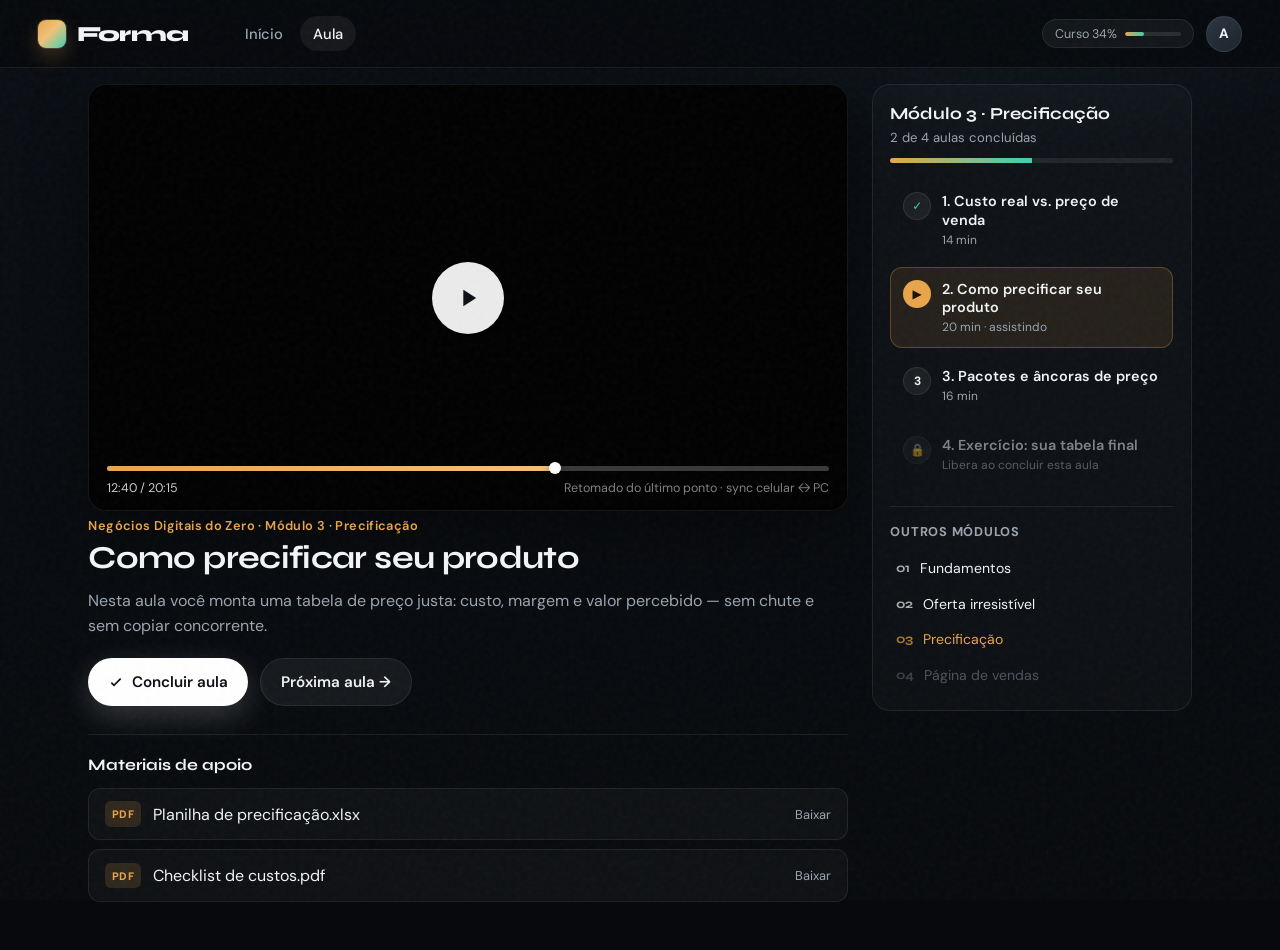
==== aula.html @ a5a7d3ac "Initial Netflix-style members area preview for client demo." ====
<!DOCTYPE html>
<html lang="pt-BR">
<head>
  <meta charset="UTF-8" />
  <meta name="viewport" content="width=device-width, initial-scale=1.0" />
  <title>Como precificar seu produto — Forma</title>
  <link rel="preconnect" href="https://fonts.googleapis.com" />
  <link rel="preconnect" href="https://fonts.gstatic.com" crossorigin />
  <link href="https://fonts.googleapis.com/css2?family=DM+Sans:ital,opsz,wght@0,9..40,400;0,9..40,500;0,9..40,600;0,9..40,700;1,9..40,400&family=Syne:wght@600;700;800&display=swap" rel="stylesheet" />
  <link rel="stylesheet" href="css/styles.css" />
</head>
<body class="page-lesson">
  <div class="noise" aria-hidden="true"></div>

  <header class="topbar topbar-solid" id="topbar">
    <a class="brand" href="index.html" aria-label="Forma">
      <span class="brand-mark"></span>
      <span class="brand-name">Forma</span>
    </a>
    <nav class="nav" aria-label="Principal">
      <a class="nav-link" href="index.html">Início</a>
      <a class="nav-link is-active" href="aula.html">Aula</a>
    </nav>
    <div class="topbar-right">
      <div class="progress-chip" title="Progresso do curso">
        <span>Curso 34%</span>
        <div class="mini-bar"><i style="width:34%"></i></div>
      </div>
      <div class="avatar" title="Aluno">A</div>
    </div>
  </header>

  <main class="lesson-layout">
    <section class="lesson-main">
      <div class="player" id="player">
        <div class="player-poster" style="background-image:url('https://images.unsplash.com/photo-1556761175-b413da4baf72?auto=format&fit=crop&w=1400&q=80')"></div>
        <button class="player-play" type="button" id="playBtn" aria-label="Reproduzir aula">
          <svg width="28" height="28" viewBox="0 0 24 24" fill="currentColor"><path d="M8 5v14l11-7z"/></svg>
        </button>
        <div class="player-overlay" id="playerOverlay" hidden>
          <p>Player conectado à plataforma de vídeo<br><small>(Panda Video / Bunny Stream na versão final)</small></p>
        </div>
        <div class="player-controls">
          <div class="scrub" id="scrub" role="slider" aria-valuemin="0" aria-valuemax="100" aria-valuenow="62" tabindex="0">
            <i id="scrubFill" style="width:62%"></i>
            <b id="scrubThumb" style="left:62%"></b>
          </div>
          <div class="player-row">
            <span id="timeLabel">12:40 / 20:15</span>
            <span class="player-hint">Retomado do último ponto · sync celular ↔ PC</span>
          </div>
        </div>
      </div>

      <div class="lesson-info">
        <p class="lesson-path">Negócios Digitais do Zero · Módulo 3 · Precificação</p>
        <h1>Como precificar seu produto</h1>
        <p class="lesson-desc">Nesta aula você monta uma tabela de preço justa: custo, margem e valor percebido — sem chute e sem copiar concorrente.</p>

        <div class="lesson-actions">
          <button class="btn btn-primary" type="button" id="completeBtn">
            <svg width="16" height="16" viewBox="0 0 24 24" fill="none" stroke="currentColor" stroke-width="2.5"><path d="M5 13l4 4L19 7"/></svg>
            Concluir aula
          </button>
          <a class="btn btn-ghost" href="aula.html">Próxima aula →</a>
        </div>

        <div class="materials">
          <h2>Materiais de apoio</h2>
          <ul>
            <li>
              <a href="#">
                <span class="file-ico">PDF</span>
                <span>Planilha de precificação.xlsx</span>
                <span class="dl">Baixar</span>
              </a>
            </li>
            <li>
              <a href="#">
                <span class="file-ico">PDF</span>
                <span>Checklist de custos.pdf</span>
                <span class="dl">Baixar</span>
              </a>
            </li>
          </ul>
        </div>
      </div>
    </section>

    <aside class="lesson-side">
      <div class="side-head">
        <h2>Módulo 3 · Precificação</h2>
        <p>2 de 4 aulas concluídas</p>
        <div class="side-progress"><i style="width:50%"></i></div>
      </div>

      <ol class="lesson-list">
        <li class="lesson-item is-done">
          <a href="aula.html">
            <span class="li-status">✓</span>
            <span class="li-body">
              <strong>1. Custo real vs. preço de venda</strong>
              <small>14 min</small>
            </span>
          </a>
        </li>
        <li class="lesson-item is-active">
          <a href="aula.html">
            <span class="li-status">▶</span>
            <span class="li-body">
              <strong>2. Como precificar seu produto</strong>
              <small>20 min · assistindo</small>
            </span>
          </a>
        </li>
        <li class="lesson-item">
          <a href="aula.html">
            <span class="li-status">3</span>
            <span class="li-body">
              <strong>3. Pacotes e âncoras de preço</strong>
              <small>16 min</small>
            </span>
          </a>
        </li>
        <li class="lesson-item is-locked">
          <a href="aula.html" aria-disabled="true">
            <span class="li-status">🔒</span>
            <span class="li-body">
              <strong>4. Exercício: sua tabela final</strong>
              <small>Libera ao concluir esta aula</small>
            </span>
          </a>
        </li>
      </ol>

      <div class="side-modules">
        <h3>Outros módulos</h3>
        <a class="side-mod done" href="index.html"><span>01</span> Fundamentos</a>
        <a class="side-mod done" href="index.html"><span>02</span> Oferta irresistível</a>
        <a class="side-mod current" href="aula.html"><span>03</span> Precificação</a>
        <a class="side-mod locked" href="#"><span>04</span> Página de vendas</a>
      </div>
    </aside>
  </main>

  <div class="toast" id="toast" hidden>Aula marcada como concluída · progresso atualizado</div>

  <script src="js/app.js"></script>
</body>
</html>
---- css/styles.css ----
:root {
  --bg: #07090c;
  --bg-elev: #0e1318;
  --bg-soft: #141b22;
  --line: rgba(255, 255, 255, 0.08);
  --text: #f2f4f6;
  --muted: #9aa5b1;
  --accent: #e8a54b;
  --accent-2: #3ecfb2;
  --danger: #ff6b6b;
  --radius: 14px;
  --shadow: 0 24px 60px rgba(0, 0, 0, 0.45);
  --font: "DM Sans", system-ui, sans-serif;
  --display: "Syne", "DM Sans", sans-serif;
  --top: 68px;
}

*,
*::before,
*::after {
  box-sizing: border-box;
}

html {
  scroll-behavior: smooth;
}

body {
  margin: 0;
  min-height: 100vh;
  font-family: var(--font);
  color: var(--text);
  background:
    radial-gradient(1200px 600px at 10% -10%, rgba(232, 165, 75, 0.12), transparent 55%),
    radial-gradient(900px 500px at 90% 0%, rgba(62, 207, 178, 0.08), transparent 50%),
    linear-gradient(180deg, #0a0e13 0%, var(--bg) 40%, #05070a 100%);
  overflow-x: hidden;
}

a {
  color: inherit;
  text-decoration: none;
}

img {
  max-width: 100%;
  display: block;
}

button {
  font: inherit;
  cursor: pointer;
  border: 0;
  background: none;
  color: inherit;
}

.noise {
  pointer-events: none;
  position: fixed;
  inset: 0;
  z-index: 50;
  opacity: 0.035;
  background-image: url("data:image/svg+xml,%3Csvg viewBox='0 0 200 200' xmlns='http://www.w3.org/2000/svg'%3E%3Cfilter id='n'%3E%3CfeTurbulence type='fractalNoise' baseFrequency='0.85' numOctaves='4' stitchTiles='stitch'/%3E%3C/filter%3E%3Crect width='100%25' height='100%25' filter='url(%23n)'/%3E%3C/svg%3E");
}

/* Topbar */
.topbar {
  position: sticky;
  top: 0;
  z-index: 40;
  height: var(--top);
  display: flex;
  align-items: center;
  gap: 1.25rem;
  padding: 0 clamp(1rem, 3vw, 2.5rem);
  transition: background 0.25s ease, backdrop-filter 0.25s ease, border-color 0.25s ease;
  border-bottom: 1px solid transparent;
}

.topbar.is-scrolled,
.topbar-solid {
  background: rgba(7, 9, 12, 0.85);
  backdrop-filter: blur(16px);
  border-bottom-color: var(--line);
}

.brand {
  display: inline-flex;
  align-items: center;
  gap: 0.65rem;
  flex-shrink: 0;
}

.brand-mark {
  width: 28px;
  height: 28px;
  border-radius: 8px;
  background:
    linear-gradient(135deg, var(--accent) 0%, #f0c27a 45%, var(--accent-2) 100%);
  box-shadow: 0 0 0 1px rgba(255, 255, 255, 0.15), 0 8px 20px rgba(232, 165, 75, 0.25);
  animation: markIn 0.8s ease both;
}

.brand-name {
  font-family: var(--display);
  font-weight: 800;
  font-size: 1.35rem;
  letter-spacing: -0.03em;
}

.nav {
  display: flex;
  gap: 0.25rem;
  margin-left: 0.5rem;
}

.nav-link {
  padding: 0.45rem 0.8rem;
  border-radius: 999px;
  color: var(--muted);
  font-size: 0.92rem;
  font-weight: 500;
  transition: color 0.2s, background 0.2s;
}

.nav-link:hover,
.nav-link.is-active {
  color: var(--text);
}

.nav-link.is-active {
  background: rgba(255, 255, 255, 0.06);
}

.topbar-right {
  margin-left: auto;
  display: flex;
  align-items: center;
  gap: 0.75rem;
}

.icon-btn {
  width: 40px;
  height: 40px;
  border-radius: 50%;
  display: grid;
  place-items: center;
  color: var(--muted);
  transition: background 0.2s, color 0.2s;
}

.icon-btn:hover {
  background: rgba(255, 255, 255, 0.06);
  color: var(--text);
}

.avatar {
  width: 36px;
  height: 36px;
  border-radius: 50%;
  display: grid;
  place-items: center;
  font-weight: 700;
  font-size: 0.85rem;
  background: linear-gradient(145deg, #2a3540, #1a222b);
  border: 1px solid var(--line);
}

.progress-chip {
  display: none;
  align-items: center;
  gap: 0.55rem;
  padding: 0.35rem 0.7rem;
  border-radius: 999px;
  background: rgba(255, 255, 255, 0.05);
  border: 1px solid var(--line);
  font-size: 0.78rem;
  color: var(--muted);
}

.mini-bar {
  width: 56px;
  height: 4px;
  border-radius: 99px;
  background: rgba(255, 255, 255, 0.1);
  overflow: hidden;
}

.mini-bar i {
  display: block;
  height: 100%;
  background: linear-gradient(90deg, var(--accent), var(--accent-2));
  border-radius: inherit;
}

/* Hero */
.hero {
  position: relative;
  min-height: min(78vh, 640px);
  display: flex;
  align-items: flex-end;
  padding: 0 clamp(1rem, 3vw, 2.5rem) 3.5rem;
  margin-top: calc(var(--top) * -1);
  padding-top: calc(var(--top) + 4rem);
}

.hero-bg {
  position: absolute;
  inset: 0;
  background:
    linear-gradient(90deg, rgba(7, 9, 12, 0.95) 0%, rgba(7, 9, 12, 0.55) 45%, rgba(7, 9, 12, 0.25) 100%),
    var(--hero-img) center/cover no-repeat;
  transform: scale(1.02);
  animation: heroZoom 12s ease-in-out alternate infinite;
}

.hero-fade {
  position: absolute;
  inset: auto 0 0;
  height: 45%;
  background: linear-gradient(to top, var(--bg), transparent);
}

.hero-content {
  position: relative;
  z-index: 1;
  max-width: 640px;
  animation: rise 0.9s ease both;
}

.hero-kicker {
  margin: 0 0 0.6rem;
  color: var(--accent);
  font-weight: 600;
  font-size: 0.85rem;
  letter-spacing: 0.12em;
  text-transform: uppercase;
}

.hero-title {
  margin: 0;
  font-family: var(--display);
  font-weight: 800;
  font-size: clamp(2.2rem, 5vw, 3.6rem);
  line-height: 1.05;
  letter-spacing: -0.03em;
}

.hero-sub {
  margin: 1rem 0 0;
  color: var(--muted);
  font-size: 1.05rem;
  line-height: 1.55;
  max-width: 34rem;
}

.hero-actions {
  display: flex;
  flex-wrap: wrap;
  gap: 0.75rem;
  margin-top: 1.5rem;
}

.hero-meta {
  display: flex;
  flex-wrap: wrap;
  align-items: center;
  gap: 0.55rem;
  margin-top: 1.25rem;
  color: var(--muted);
  font-size: 0.9rem;
}

.dot {
  width: 4px;
  height: 4px;
  border-radius: 50%;
  background: var(--muted);
  opacity: 0.5;
}

/* Buttons */
.btn {
  display: inline-flex;
  align-items: center;
  justify-content: center;
  gap: 0.5rem;
  padding: 0.8rem 1.25rem;
  border-radius: 999px;
  font-weight: 600;
  font-size: 0.95rem;
  transition: transform 0.2s, background 0.2s, border-color 0.2s, box-shadow 0.2s;
}

.btn:hover {
  transform: translateY(-1px);
}

.btn:active {
  transform: translateY(0);
}

.btn-primary {
  background: #ffffff;
  color: #0b0f14;
  box-shadow: 0 10px 30px rgba(255, 255, 255, 0.18);
}

.btn-primary:hover {
  background: #fff;
  box-shadow: 0 12px 36px rgba(255, 255, 255, 0.28);
}

.btn-primary.is-done {
  background: rgba(62, 207, 178, 0.18);
  color: var(--accent-2);
  box-shadow: none;
  border: 1px solid rgba(62, 207, 178, 0.35);
}

.btn-ghost {
  background: rgba(255, 255, 255, 0.06);
  border: 1px solid var(--line);
  color: var(--text);
}

.btn-ghost:hover {
  background: rgba(255, 255, 255, 0.1);
}

/* Rows */
.row-section {
  padding: 0.5rem 0 1.75rem;
  animation: rise 0.8s ease both;
  animation-delay: 0.15s;
}

.row-head {
  display: flex;
  flex-direction: column;
  gap: 0.2rem;
  padding: 0 clamp(1rem, 3vw, 2.5rem) 0.85rem;
}

.row-head h2 {
  margin: 0;
  font-family: var(--display);
  font-size: 1.25rem;
  font-weight: 700;
  letter-spacing: -0.02em;
}

.row-sub {
  margin: 0;
  color: var(--muted);
  font-size: 0.9rem;
}

.rail {
  display: flex;
  gap: 1rem;
  overflow-x: auto;
  padding: 0.25rem clamp(1rem, 3vw, 2.5rem) 1rem;
  scroll-snap-type: x mandatory;
  -webkit-overflow-scrolling: touch;
  scrollbar-width: none;
}

.rail::-webkit-scrollbar {
  display: none;
}

.card {
  flex: 0 0 auto;
  width: min(220px, 70vw);
  scroll-snap-align: start;
  transition: transform 0.25s ease;
}

.card:hover {
  transform: translateY(-4px);
}

.card-cover {
  position: relative;
  aspect-ratio: 2 / 3;
  border-radius: var(--radius);
  background: var(--bg-soft) center/cover no-repeat;
  border: 1px solid var(--line);
  overflow: hidden;
  box-shadow: var(--shadow);
}

.card-cover::after {
  content: "";
  position: absolute;
  inset: 0;
  background: linear-gradient(to top, rgba(0, 0, 0, 0.55), transparent 45%);
  opacity: 0;
  transition: opacity 0.25s;
}

.card:hover .card-cover::after {
  opacity: 1;
}

.card h3 {
  margin: 0.7rem 0 0.2rem;
  font-size: 0.98rem;
  font-weight: 600;
  line-height: 1.3;
}

.card-meta {
  margin: 0;
  color: var(--muted);
  font-size: 0.8rem;
}

.badge {
  position: absolute;
  top: 0.65rem;
  left: 0.65rem;
  z-index: 1;
  padding: 0.28rem 0.55rem;
  border-radius: 999px;
  font-size: 0.68rem;
  font-weight: 700;
  letter-spacing: 0.02em;
  background: rgba(10, 14, 18, 0.75);
  border: 1px solid rgba(255, 255, 255, 0.12);
  backdrop-filter: blur(8px);
}

.badge-lock {
  color: #ffc9a8;
  border-color: rgba(255, 160, 100, 0.25);
}

/* Continue watching */
.card-continue {
  width: min(300px, 82vw);
}

.card-thumb {
  position: relative;
  aspect-ratio: 16 / 9;
  border-radius: var(--radius);
  overflow: hidden;
  border: 1px solid var(--line);
  background:
    linear-gradient(rgba(0, 0, 0, 0.25), rgba(0, 0, 0, 0.45)),
    var(--cover);
  background-size: cover;
  background-position: center;
  box-shadow: var(--shadow);
}

.progress-bar {
  position: absolute;
  left: 0;
  right: 0;
  bottom: 0;
  height: 4px;
  background: rgba(255, 255, 255, 0.2);
}

.progress-bar i {
  display: block;
  height: 100%;
  background: var(--accent);
}

.play-badge {
  position: absolute;
  inset: 0;
  display: grid;
  place-items: center;
  font-size: 1.1rem;
  opacity: 0;
  transition: opacity 0.2s;
  background: rgba(0, 0, 0, 0.25);
}

.card-continue:hover .play-badge {
  opacity: 1;
}

.card-body {
  padding-top: 0.65rem;
}

.card-eyebrow {
  margin: 0;
  color: var(--accent);
  font-size: 0.72rem;
  font-weight: 600;
  letter-spacing: 0.04em;
  text-transform: uppercase;
}

/* Modules */
.module-card {
  flex: 0 0 auto;
  width: min(260px, 78vw);
  scroll-snap-align: start;
  display: flex;
  align-items: center;
  gap: 0.85rem;
  padding: 1rem 1.1rem;
  border-radius: var(--radius);
  background: rgba(255, 255, 255, 0.03);
  border: 1px solid var(--line);
  transition: border-color 0.2s, background 0.2s, transform 0.2s;
}

.module-card:hover {
  transform: translateY(-3px);
  background: rgba(255, 255, 255, 0.05);
}

.module-card h3 {
  margin: 0 0 0.2rem;
  font-size: 0.95rem;
}

.module-card p {
  margin: 0;
  color: var(--muted);
  font-size: 0.78rem;
}

.module-num {
  font-family: var(--display);
  font-weight: 800;
  font-size: 1.25rem;
  color: var(--muted);
  opacity: 0.7;
}

.module-card.is-current {
  border-color: rgba(232, 165, 75, 0.45);
  background: rgba(232, 165, 75, 0.08);
}

.module-card.is-current .module-num {
  color: var(--accent);
  opacity: 1;
}

.module-card.is-locked {
  opacity: 0.55;
}

.module-check {
  margin-left: auto;
  color: var(--accent-2);
  font-weight: 700;
}

.module-lock {
  margin-left: auto;
  font-size: 0.9rem;
}

.module-pulse {
  margin-left: auto;
  width: 10px;
  height: 10px;
  border-radius: 50%;
  background: var(--accent);
  box-shadow: 0 0 0 0 rgba(232, 165, 75, 0.5);
  animation: pulse 1.8s ease infinite;
}

.site-footer {
  padding: 2rem clamp(1rem, 3vw, 2.5rem) 3rem;
  color: var(--muted);
  font-size: 0.8rem;
  border-top: 1px solid var(--line);
  margin-top: 1rem;
}

/* Lesson page */
.page-lesson {
  background:
    radial-gradient(800px 400px at 80% -5%, rgba(62, 207, 178, 0.07), transparent 50%),
    linear-gradient(180deg, #0a0e13, var(--bg));
}

.lesson-layout {
  display: grid;
  grid-template-columns: 1fr;
  gap: 1.5rem;
  padding: 1rem clamp(1rem, 3vw, 2.5rem) 3rem;
  max-width: 1180px;
  margin: 0 auto;
}

.player {
  position: relative;
  aspect-ratio: 16 / 9;
  border-radius: 18px;
  overflow: hidden;
  background: #000;
  border: 1px solid var(--line);
  box-shadow: var(--shadow);
  animation: rise 0.7s ease both;
}

.player-poster {
  position: absolute;
  inset: 0;
  background: center/cover no-repeat;
  filter: brightness(0.55);
  transition: filter 0.3s;
}

.player.is-playing .player-poster {
  filter: brightness(0.35);
}

.player-play {
  position: absolute;
  inset: 0;
  margin: auto;
  width: 72px;
  height: 72px;
  border-radius: 50%;
  display: grid;
  place-items: center;
  background: rgba(255, 255, 255, 0.92);
  color: #0b0f14;
  box-shadow: 0 12px 40px rgba(0, 0, 0, 0.35);
  transition: transform 0.2s, background 0.2s;
  z-index: 2;
}

.player-play:hover {
  transform: scale(1.05);
}

.player.is-playing .player-play {
  opacity: 0;
  pointer-events: none;
}

.player-overlay {
  position: absolute;
  inset: 0;
  display: grid;
  place-items: center;
  text-align: center;
  z-index: 1;
  padding: 1rem;
  color: rgba(255, 255, 255, 0.85);
  background: rgba(0, 0, 0, 0.35);
}

.player-overlay[hidden] {
  display: none !important;
}

.player-overlay small {
  color: var(--muted);
}

.player-controls {
  position: absolute;
  left: 0;
  right: 0;
  bottom: 0;
  padding: 1rem 1.1rem 0.9rem;
  background: linear-gradient(to top, rgba(0, 0, 0, 0.85), transparent);
  z-index: 3;
}

.scrub {
  position: relative;
  height: 5px;
  border-radius: 99px;
  background: rgba(255, 255, 255, 0.22);
  cursor: pointer;
  margin-bottom: 0.55rem;
}

.scrub i {
  display: block;
  height: 100%;
  border-radius: inherit;
  background: linear-gradient(90deg, var(--accent), #f0c27a);
}

.scrub b {
  position: absolute;
  top: 50%;
  width: 12px;
  height: 12px;
  margin-left: -6px;
  border-radius: 50%;
  background: #fff;
  transform: translateY(-50%);
  box-shadow: 0 2px 8px rgba(0, 0, 0, 0.4);
}

.player-row {
  display: flex;
  justify-content: space-between;
  gap: 1rem;
  font-size: 0.78rem;
  color: rgba(255, 255, 255, 0.8);
}

.player-hint {
  color: rgba(255, 255, 255, 0.5);
  display: none;
}

.lesson-info {
  padding-top: 0.35rem;
  animation: rise 0.8s ease both;
  animation-delay: 0.1s;
}

.lesson-path {
  margin: 0 0 0.4rem;
  color: var(--accent);
  font-size: 0.8rem;
  font-weight: 600;
  letter-spacing: 0.03em;
}

.lesson-info h1 {
  margin: 0;
  font-family: var(--display);
  font-size: clamp(1.45rem, 3vw, 2rem);
  letter-spacing: -0.02em;
  line-height: 1.15;
}

.lesson-desc {
  margin: 0.75rem 0 0;
  color: var(--muted);
  line-height: 1.55;
  max-width: 52rem;
}

.lesson-actions {
  display: flex;
  flex-wrap: wrap;
  gap: 0.7rem;
  margin-top: 1.25rem;
}

.materials {
  margin-top: 1.75rem;
  padding-top: 1.25rem;
  border-top: 1px solid var(--line);
}

.materials h2 {
  margin: 0 0 0.85rem;
  font-size: 1rem;
  font-family: var(--display);
}

.materials ul {
  list-style: none;
  margin: 0;
  padding: 0;
  display: grid;
  gap: 0.55rem;
}

.materials a {
  display: flex;
  align-items: center;
  gap: 0.75rem;
  padding: 0.8rem 0.95rem;
  border-radius: 12px;
  background: rgba(255, 255, 255, 0.03);
  border: 1px solid var(--line);
  transition: background 0.2s, border-color 0.2s;
}

.materials a:hover {
  background: rgba(255, 255, 255, 0.06);
  border-color: rgba(255, 255, 255, 0.14);
}

.file-ico {
  font-size: 0.68rem;
  font-weight: 800;
  letter-spacing: 0.04em;
  padding: 0.35rem 0.45rem;
  border-radius: 6px;
  background: rgba(232, 165, 75, 0.15);
  color: var(--accent);
}

.dl {
  margin-left: auto;
  color: var(--muted);
  font-size: 0.8rem;
}

.lesson-side {
  background: rgba(255, 255, 255, 0.025);
  border: 1px solid var(--line);
  border-radius: 18px;
  padding: 1.1rem;
  height: fit-content;
  animation: rise 0.8s ease both;
  animation-delay: 0.18s;
}

.side-head h2 {
  margin: 0;
  font-family: var(--display);
  font-size: 1.05rem;
}

.side-head p {
  margin: 0.35rem 0 0.75rem;
  color: var(--muted);
  font-size: 0.82rem;
}

.side-progress {
  height: 5px;
  border-radius: 99px;
  background: rgba(255, 255, 255, 0.08);
  overflow: hidden;
  margin-bottom: 1rem;
}

.side-progress i {
  display: block;
  height: 100%;
  background: linear-gradient(90deg, var(--accent), var(--accent-2));
}

.lesson-list {
  list-style: none;
  margin: 0;
  padding: 0;
  display: grid;
  gap: 0.35rem;
}

.lesson-item a {
  display: flex;
  gap: 0.7rem;
  align-items: flex-start;
  padding: 0.75rem;
  border-radius: 12px;
  border: 1px solid transparent;
  transition: background 0.2s, border-color 0.2s;
}

.lesson-item a:hover {
  background: rgba(255, 255, 255, 0.04);
}

.lesson-item.is-active a {
  background: rgba(232, 165, 75, 0.1);
  border-color: rgba(232, 165, 75, 0.3);
}

.lesson-item.is-done .li-status {
  color: var(--accent-2);
}

.lesson-item.is-locked {
  opacity: 0.5;
}

.li-status {
  width: 28px;
  height: 28px;
  border-radius: 50%;
  display: grid;
  place-items: center;
  flex-shrink: 0;
  font-size: 0.75rem;
  font-weight: 700;
  background: rgba(255, 255, 255, 0.06);
  border: 1px solid var(--line);
}

.lesson-item.is-active .li-status {
  background: var(--accent);
  color: #1a1208;
  border-color: transparent;
}

.li-body {
  display: grid;
  gap: 0.15rem;
  min-width: 0;
}

.li-body strong {
  font-size: 0.9rem;
  font-weight: 600;
  line-height: 1.3;
}

.li-body small {
  color: var(--muted);
  font-size: 0.75rem;
}

.side-modules {
  margin-top: 1.25rem;
  padding-top: 1rem;
  border-top: 1px solid var(--line);
}

.side-modules h3 {
  margin: 0 0 0.65rem;
  font-size: 0.8rem;
  color: var(--muted);
  text-transform: uppercase;
  letter-spacing: 0.06em;
}

.side-mod {
  display: flex;
  align-items: center;
  gap: 0.65rem;
  padding: 0.55rem 0.35rem;
  font-size: 0.88rem;
  color: var(--muted);
}

.side-mod span {
  font-family: var(--display);
  font-weight: 700;
  font-size: 0.8rem;
  opacity: 0.7;
}

.side-mod.done {
  color: var(--text);
}

.side-mod.current {
  color: var(--accent);
}

.side-mod.locked {
  opacity: 0.45;
}

.toast {
  position: fixed;
  left: 50%;
  bottom: 1.5rem;
  transform: translateX(-50%) translateY(20px);
  z-index: 60;
  padding: 0.85rem 1.2rem;
  border-radius: 999px;
  background: #152018;
  border: 1px solid rgba(62, 207, 178, 0.35);
  color: var(--accent-2);
  font-size: 0.88rem;
  font-weight: 600;
  box-shadow: var(--shadow);
  opacity: 0;
  transition: opacity 0.25s, transform 0.25s;
}

.toast.is-on {
  opacity: 1;
  transform: translateX(-50%) translateY(0);
}

@keyframes rise {
  from {
    opacity: 0;
    transform: translateY(18px);
  }
  to {
    opacity: 1;
    transform: translateY(0);
  }
}

@keyframes heroZoom {
  from {
    transform: scale(1.02);
  }
  to {
    transform: scale(1.08);
  }
}

@keyframes markIn {
  from {
    opacity: 0;
    transform: scale(0.7) rotate(-12deg);
  }
  to {
    opacity: 1;
    transform: scale(1) rotate(0);
  }
}

@keyframes pulse {
  0% {
    box-shadow: 0 0 0 0 rgba(232, 165, 75, 0.55);
  }
  70% {
    box-shadow: 0 0 0 12px rgba(232, 165, 75, 0);
  }
  100% {
    box-shadow: 0 0 0 0 rgba(232, 165, 75, 0);
  }
}

@media (min-width: 768px) {
  .progress-chip {
    display: inline-flex;
  }

  .player-hint {
    display: inline;
  }

  .nav {
    margin-left: 1.5rem;
  }
}

@media (min-width: 900px) {
  .lesson-layout {
    grid-template-columns: minmax(0, 1fr) 320px;
    align-items: start;
  }

  .lesson-side {
    position: sticky;
    top: calc(var(--top) + 1rem);
    max-height: calc(100vh - var(--top) - 2rem);
    overflow: auto;
  }
}

@media (max-width: 640px) {
  .nav {
    display: none;
  }

  .hero {
    min-height: 70vh;
    padding-bottom: 2.5rem;
  }

  .hero-actions .btn {
    width: 100%;
  }
}
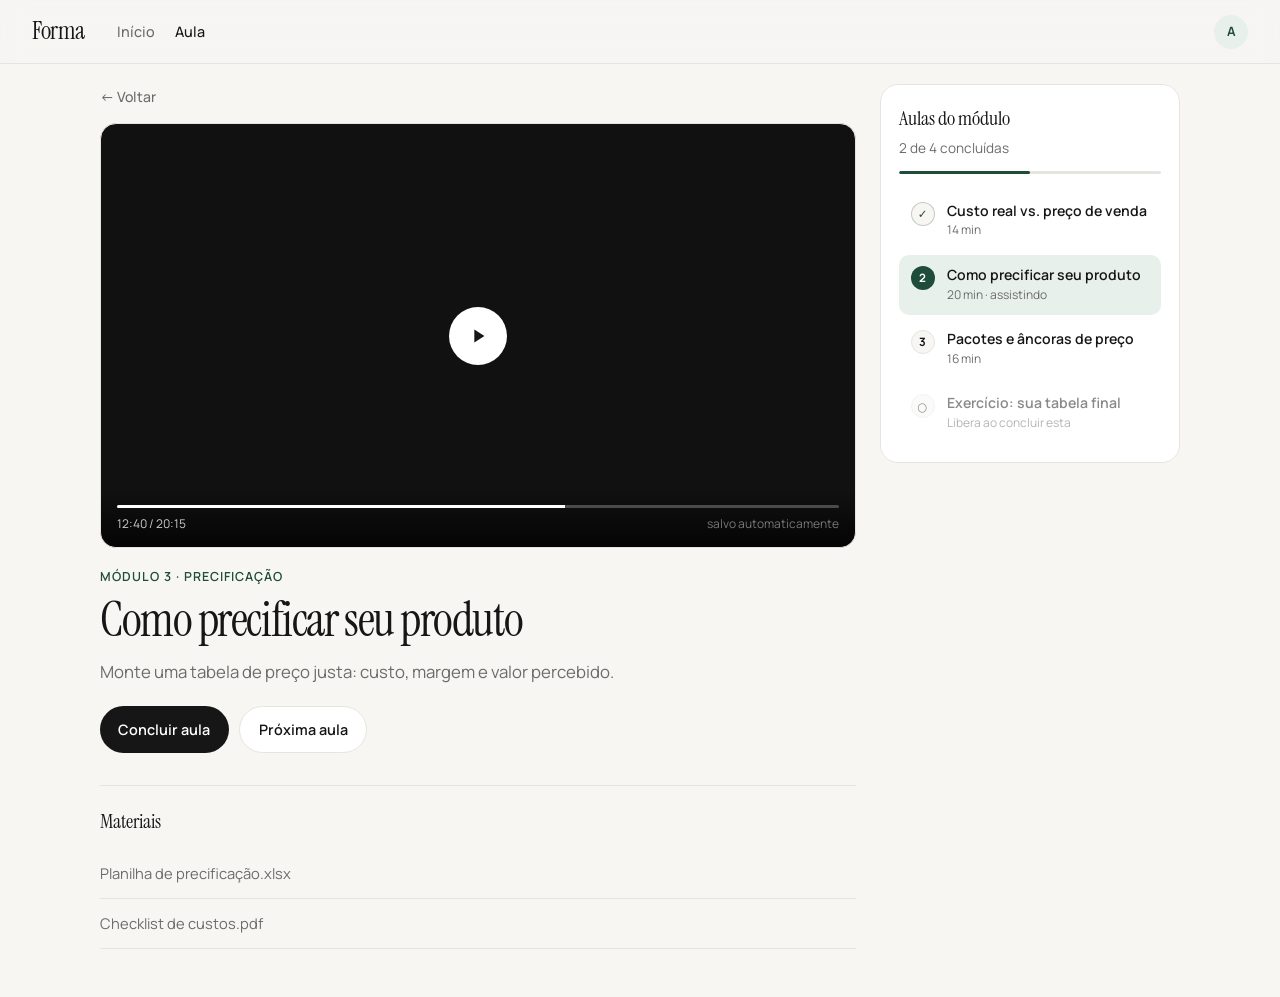
==== commit 4ea3cf11: "Shift members area preview to a cleaner minimalist layout." ====
--- a/aula.html
+++ b/aula.html
@@ -6,145 +6,109 @@
   <title>Como precificar seu produto — Forma</title>
   <link rel="preconnect" href="https://fonts.googleapis.com" />
   <link rel="preconnect" href="https://fonts.gstatic.com" crossorigin />
-  <link href="https://fonts.googleapis.com/css2?family=DM+Sans:ital,opsz,wght@0,9..40,400;0,9..40,500;0,9..40,600;0,9..40,700;1,9..40,400&family=Syne:wght@600;700;800&display=swap" rel="stylesheet" />
+  <link href="https://fonts.googleapis.com/css2?family=Instrument+Serif:ital@0;1&family=Manrope:wght@400;500;600;700&display=swap" rel="stylesheet" />
   <link rel="stylesheet" href="css/styles.css" />
 </head>
 <body class="page-lesson">
-  <div class="noise" aria-hidden="true"></div>
-
-  <header class="topbar topbar-solid" id="topbar">
-    <a class="brand" href="index.html" aria-label="Forma">
-      <span class="brand-mark"></span>
-      <span class="brand-name">Forma</span>
-    </a>
+  <header class="topbar">
+    <a class="brand" href="index.html">Forma</a>
     <nav class="nav" aria-label="Principal">
       <a class="nav-link" href="index.html">Início</a>
       <a class="nav-link is-active" href="aula.html">Aula</a>
     </nav>
-    <div class="topbar-right">
-      <div class="progress-chip" title="Progresso do curso">
-        <span>Curso 34%</span>
-        <div class="mini-bar"><i style="width:34%"></i></div>
-      </div>
-      <div class="avatar" title="Aluno">A</div>
-    </div>
+    <div class="avatar" title="Aluno">A</div>
   </header>
 
-  <main class="lesson-layout">
+  <main class="lesson wrap">
     <section class="lesson-main">
+      <a class="back" href="index.html">← Voltar</a>
+
       <div class="player" id="player">
         <div class="player-poster" style="background-image:url('https://images.unsplash.com/photo-1556761175-b413da4baf72?auto=format&fit=crop&w=1400&q=80')"></div>
         <button class="player-play" type="button" id="playBtn" aria-label="Reproduzir aula">
-          <svg width="28" height="28" viewBox="0 0 24 24" fill="currentColor"><path d="M8 5v14l11-7z"/></svg>
+          <svg width="22" height="22" viewBox="0 0 24 24" fill="currentColor"><path d="M8 5v14l11-7z"/></svg>
         </button>
         <div class="player-overlay" id="playerOverlay" hidden>
-          <p>Player conectado à plataforma de vídeo<br><small>(Panda Video / Bunny Stream na versão final)</small></p>
+          <p>Player de vídeo (Panda / Bunny na versão final)</p>
         </div>
         <div class="player-controls">
           <div class="scrub" id="scrub" role="slider" aria-valuemin="0" aria-valuemax="100" aria-valuenow="62" tabindex="0">
             <i id="scrubFill" style="width:62%"></i>
-            <b id="scrubThumb" style="left:62%"></b>
           </div>
           <div class="player-row">
             <span id="timeLabel">12:40 / 20:15</span>
-            <span class="player-hint">Retomado do último ponto · sync celular ↔ PC</span>
+            <span class="hint">salvo automaticamente</span>
           </div>
         </div>
       </div>
 
       <div class="lesson-info">
-        <p class="lesson-path">Negócios Digitais do Zero · Módulo 3 · Precificação</p>
+        <p class="eyebrow">Módulo 3 · Precificação</p>
         <h1>Como precificar seu produto</h1>
-        <p class="lesson-desc">Nesta aula você monta uma tabela de preço justa: custo, margem e valor percebido — sem chute e sem copiar concorrente.</p>
+        <p class="lede">Monte uma tabela de preço justa: custo, margem e valor percebido.</p>
 
-        <div class="lesson-actions">
-          <button class="btn btn-primary" type="button" id="completeBtn">
-            <svg width="16" height="16" viewBox="0 0 24 24" fill="none" stroke="currentColor" stroke-width="2.5"><path d="M5 13l4 4L19 7"/></svg>
-            Concluir aula
-          </button>
-          <a class="btn btn-ghost" href="aula.html">Próxima aula →</a>
+        <div class="actions">
+          <button class="btn btn-dark" type="button" id="completeBtn">Concluir aula</button>
+          <a class="btn btn-line" href="aula.html">Próxima aula</a>
         </div>
 
         <div class="materials">
-          <h2>Materiais de apoio</h2>
-          <ul>
-            <li>
-              <a href="#">
-                <span class="file-ico">PDF</span>
-                <span>Planilha de precificação.xlsx</span>
-                <span class="dl">Baixar</span>
-              </a>
-            </li>
-            <li>
-              <a href="#">
-                <span class="file-ico">PDF</span>
-                <span>Checklist de custos.pdf</span>
-                <span class="dl">Baixar</span>
-              </a>
-            </li>
-          </ul>
+          <h2>Materiais</h2>
+          <a href="#">Planilha de precificação.xlsx</a>
+          <a href="#">Checklist de custos.pdf</a>
         </div>
       </div>
     </section>
 
     <aside class="lesson-side">
       <div class="side-head">
-        <h2>Módulo 3 · Precificação</h2>
-        <p>2 de 4 aulas concluídas</p>
-        <div class="side-progress"><i style="width:50%"></i></div>
+        <h2>Aulas do módulo</h2>
+        <p>2 de 4 concluídas</p>
+        <div class="bar"><i style="width:50%"></i></div>
       </div>
 
       <ol class="lesson-list">
-        <li class="lesson-item is-done">
+        <li class="is-done">
           <a href="aula.html">
-            <span class="li-status">✓</span>
-            <span class="li-body">
-              <strong>1. Custo real vs. preço de venda</strong>
+            <span>✓</span>
+            <div>
+              <strong>Custo real vs. preço de venda</strong>
               <small>14 min</small>
-            </span>
+            </div>
           </a>
         </li>
-        <li class="lesson-item is-active">
+        <li class="is-active">
           <a href="aula.html">
-            <span class="li-status">▶</span>
-            <span class="li-body">
-              <strong>2. Como precificar seu produto</strong>
+            <span>2</span>
+            <div>
+              <strong>Como precificar seu produto</strong>
               <small>20 min · assistindo</small>
-            </span>
+            </div>
           </a>
         </li>
-        <li class="lesson-item">
+        <li>
           <a href="aula.html">
-            <span class="li-status">3</span>
-            <span class="li-body">
-              <strong>3. Pacotes e âncoras de preço</strong>
+            <span>3</span>
+            <div>
+              <strong>Pacotes e âncoras de preço</strong>
               <small>16 min</small>
-            </span>
+            </div>
           </a>
         </li>
-        <li class="lesson-item is-locked">
+        <li class="is-locked">
           <a href="aula.html" aria-disabled="true">
-            <span class="li-status">🔒</span>
-            <span class="li-body">
-              <strong>4. Exercício: sua tabela final</strong>
-              <small>Libera ao concluir esta aula</small>
-            </span>
+            <span>○</span>
+            <div>
+              <strong>Exercício: sua tabela final</strong>
+              <small>Libera ao concluir esta</small>
+            </div>
           </a>
         </li>
       </ol>
-
-      <div class="side-modules">
-        <h3>Outros módulos</h3>
-        <a class="side-mod done" href="index.html"><span>01</span> Fundamentos</a>
-        <a class="side-mod done" href="index.html"><span>02</span> Oferta irresistível</a>
-        <a class="side-mod current" href="aula.html"><span>03</span> Precificação</a>
-        <a class="side-mod locked" href="#"><span>04</span> Página de vendas</a>
-      </div>
     </aside>
   </main>
 
-  <div class="toast" id="toast" hidden>Aula marcada como concluída · progresso atualizado</div>
-
+  <div class="toast" id="toast" hidden>Aula concluída</div>
   <script src="js/app.js"></script>
 </body>
 </html>
--- a/css/styles.css
+++ b/css/styles.css
@@ -1,18 +1,15 @@
 :root {
-  --bg: #07090c;
-  --bg-elev: #0e1318;
-  --bg-soft: #141b22;
-  --line: rgba(255, 255, 255, 0.08);
-  --text: #f2f4f6;
-  --muted: #9aa5b1;
-  --accent: #e8a54b;
-  --accent-2: #3ecfb2;
-  --danger: #ff6b6b;
-  --radius: 14px;
-  --shadow: 0 24px 60px rgba(0, 0, 0, 0.45);
-  --font: "DM Sans", system-ui, sans-serif;
-  --display: "Syne", "DM Sans", sans-serif;
-  --top: 68px;
+  --bg: #f7f6f3;
+  --surface: #ffffff;
+  --ink: #161616;
+  --muted: #6b6b6b;
+  --line: #e6e4df;
+  --accent: #1f4d3a;
+  --accent-soft: #e8f0ec;
+  --radius: 12px;
+  --font: "Manrope", system-ui, sans-serif;
+  --serif: "Instrument Serif", Georgia, serif;
+  --max: 1080px;
 }
 
 *,
@@ -29,22 +26,16 @@
   margin: 0;
   min-height: 100vh;
   font-family: var(--font);
-  color: var(--text);
+  color: var(--ink);
   background:
-    radial-gradient(1200px 600px at 10% -10%, rgba(232, 165, 75, 0.12), transparent 55%),
-    radial-gradient(900px 500px at 90% 0%, rgba(62, 207, 178, 0.08), transparent 50%),
-    linear-gradient(180deg, #0a0e13 0%, var(--bg) 40%, #05070a 100%);
-  overflow-x: hidden;
+    radial-gradient(900px 420px at 0% 0%, rgba(31, 77, 58, 0.05), transparent 60%),
+    var(--bg);
+  line-height: 1.5;
 }
 
 a {
   color: inherit;
   text-decoration: none;
-}
-
-img {
-  max-width: 100%;
-  display: block;
 }
 
 button {
@@ -55,590 +46,385 @@
   color: inherit;
 }
 
-.noise {
-  pointer-events: none;
-  position: fixed;
-  inset: 0;
-  z-index: 50;
-  opacity: 0.035;
-  background-image: url("data:image/svg+xml,%3Csvg viewBox='0 0 200 200' xmlns='http://www.w3.org/2000/svg'%3E%3Cfilter id='n'%3E%3CfeTurbulence type='fractalNoise' baseFrequency='0.85' numOctaves='4' stitchTiles='stitch'/%3E%3C/filter%3E%3Crect width='100%25' height='100%25' filter='url(%23n)'/%3E%3C/svg%3E");
+.wrap {
+  width: min(var(--max), calc(100% - 2rem));
+  margin: 0 auto;
 }
 
 /* Topbar */
 .topbar {
   position: sticky;
   top: 0;
-  z-index: 40;
-  height: var(--top);
+  z-index: 20;
   display: flex;
   align-items: center;
-  gap: 1.25rem;
-  padding: 0 clamp(1rem, 3vw, 2.5rem);
-  transition: background 0.25s ease, backdrop-filter 0.25s ease, border-color 0.25s ease;
-  border-bottom: 1px solid transparent;
-}
-
-.topbar.is-scrolled,
-.topbar-solid {
-  background: rgba(7, 9, 12, 0.85);
-  backdrop-filter: blur(16px);
-  border-bottom-color: var(--line);
+  gap: 1.5rem;
+  height: 64px;
+  padding: 0 clamp(1rem, 4vw, 2rem);
+  background: rgba(247, 246, 243, 0.9);
+  backdrop-filter: blur(12px);
+  border-bottom: 1px solid var(--line);
 }
 
 .brand {
-  display: inline-flex;
-  align-items: center;
-  gap: 0.65rem;
-  flex-shrink: 0;
-}
-
-.brand-mark {
-  width: 28px;
-  height: 28px;
-  border-radius: 8px;
-  background:
-    linear-gradient(135deg, var(--accent) 0%, #f0c27a 45%, var(--accent-2) 100%);
-  box-shadow: 0 0 0 1px rgba(255, 255, 255, 0.15), 0 8px 20px rgba(232, 165, 75, 0.25);
-  animation: markIn 0.8s ease both;
-}
-
-.brand-name {
-  font-family: var(--display);
-  font-weight: 800;
-  font-size: 1.35rem;
-  letter-spacing: -0.03em;
+  font-family: var(--serif);
+  font-size: 1.55rem;
+  letter-spacing: -0.02em;
+  line-height: 1;
 }
 
 .nav {
   display: flex;
-  gap: 0.25rem;
+  gap: 1.25rem;
   margin-left: 0.5rem;
 }
 
 .nav-link {
-  padding: 0.45rem 0.8rem;
-  border-radius: 999px;
-  color: var(--muted);
-  font-size: 0.92rem;
+  font-size: 0.9rem;
   font-weight: 500;
-  transition: color 0.2s, background 0.2s;
+  color: var(--muted);
+  transition: color 0.2s;
 }
 
 .nav-link:hover,
 .nav-link.is-active {
-  color: var(--text);
-}
-
-.nav-link.is-active {
-  background: rgba(255, 255, 255, 0.06);
-}
-
-.topbar-right {
+  color: var(--ink);
+}
+
+.avatar {
   margin-left: auto;
-  display: flex;
-  align-items: center;
-  gap: 0.75rem;
-}
-
-.icon-btn {
-  width: 40px;
-  height: 40px;
+  width: 34px;
+  height: 34px;
   border-radius: 50%;
   display: grid;
   place-items: center;
-  color: var(--muted);
-  transition: background 0.2s, color 0.2s;
-}
-
-.icon-btn:hover {
-  background: rgba(255, 255, 255, 0.06);
-  color: var(--text);
-}
-
-.avatar {
-  width: 36px;
-  height: 36px;
-  border-radius: 50%;
-  display: grid;
-  place-items: center;
+  font-size: 0.8rem;
   font-weight: 700;
-  font-size: 0.85rem;
-  background: linear-gradient(145deg, #2a3540, #1a222b);
+  background: var(--accent-soft);
+  color: var(--accent);
+}
+
+/* Welcome */
+.welcome {
+  padding: 3rem 0 1.5rem;
+  animation: rise 0.7s ease both;
+}
+
+.eyebrow {
+  margin: 0 0 0.45rem;
+  font-size: 0.78rem;
+  font-weight: 600;
+  letter-spacing: 0.08em;
+  text-transform: uppercase;
+  color: var(--accent);
+}
+
+.welcome h1,
+.lesson-info h1 {
+  margin: 0;
+  font-family: var(--serif);
+  font-weight: 400;
+  font-size: clamp(2rem, 5vw, 3rem);
+  letter-spacing: -0.03em;
+  line-height: 1.1;
+}
+
+.lede {
+  margin: 0.75rem 0 0;
+  color: var(--muted);
+  font-size: 1.05rem;
+  max-width: 34rem;
+}
+
+/* Continue */
+.continue {
+  margin-bottom: 2.75rem;
+  animation: rise 0.75s ease both;
+  animation-delay: 0.05s;
+}
+
+.continue-card {
+  display: grid;
+  grid-template-columns: 1fr;
+  gap: 0;
+  overflow: hidden;
+  background: var(--surface);
   border: 1px solid var(--line);
-}
-
-.progress-chip {
-  display: none;
-  align-items: center;
-  gap: 0.55rem;
-  padding: 0.35rem 0.7rem;
-  border-radius: 999px;
-  background: rgba(255, 255, 255, 0.05);
-  border: 1px solid var(--line);
-  font-size: 0.78rem;
-  color: var(--muted);
-}
-
-.mini-bar {
-  width: 56px;
-  height: 4px;
+  border-radius: 18px;
+  transition: border-color 0.2s, transform 0.2s;
+}
+
+.continue-card:hover {
+  border-color: rgba(0, 0, 0, 0.18);
+  transform: translateY(-2px);
+}
+
+.continue-media {
+  aspect-ratio: 16 / 10;
+  background: #ddd center/cover no-repeat;
+}
+
+.continue-body {
+  padding: 1.35rem 1.4rem 1.5rem;
+}
+
+.continue-body h2 {
+  margin: 0;
+  font-family: var(--serif);
+  font-weight: 400;
+  font-size: 1.55rem;
+  letter-spacing: -0.02em;
+}
+
+.continue-body > p {
+  margin: 0.4rem 0 1rem;
+  color: var(--muted);
+  font-size: 0.92rem;
+}
+
+.linkish {
+  display: inline-block;
+  margin-top: 1rem;
+  font-weight: 600;
+  font-size: 0.92rem;
+  color: var(--accent);
+}
+
+.bar {
+  height: 3px;
   border-radius: 99px;
-  background: rgba(255, 255, 255, 0.1);
+  background: var(--line);
   overflow: hidden;
 }
 
-.mini-bar i {
-  display: block;
-  height: 100%;
-  background: linear-gradient(90deg, var(--accent), var(--accent-2));
-  border-radius: inherit;
-}
-
-/* Hero */
-.hero {
-  position: relative;
-  min-height: min(78vh, 640px);
-  display: flex;
-  align-items: flex-end;
-  padding: 0 clamp(1rem, 3vw, 2.5rem) 3.5rem;
-  margin-top: calc(var(--top) * -1);
-  padding-top: calc(var(--top) + 4rem);
-}
-
-.hero-bg {
-  position: absolute;
-  inset: 0;
-  background:
-    linear-gradient(90deg, rgba(7, 9, 12, 0.95) 0%, rgba(7, 9, 12, 0.55) 45%, rgba(7, 9, 12, 0.25) 100%),
-    var(--hero-img) center/cover no-repeat;
-  transform: scale(1.02);
-  animation: heroZoom 12s ease-in-out alternate infinite;
-}
-
-.hero-fade {
-  position: absolute;
-  inset: auto 0 0;
-  height: 45%;
-  background: linear-gradient(to top, var(--bg), transparent);
-}
-
-.hero-content {
-  position: relative;
-  z-index: 1;
-  max-width: 640px;
-  animation: rise 0.9s ease both;
-}
-
-.hero-kicker {
-  margin: 0 0 0.6rem;
-  color: var(--accent);
-  font-weight: 600;
-  font-size: 0.85rem;
-  letter-spacing: 0.12em;
-  text-transform: uppercase;
-}
-
-.hero-title {
-  margin: 0;
-  font-family: var(--display);
-  font-weight: 800;
-  font-size: clamp(2.2rem, 5vw, 3.6rem);
-  line-height: 1.05;
-  letter-spacing: -0.03em;
-}
-
-.hero-sub {
-  margin: 1rem 0 0;
-  color: var(--muted);
-  font-size: 1.05rem;
-  line-height: 1.55;
-  max-width: 34rem;
-}
-
-.hero-actions {
-  display: flex;
-  flex-wrap: wrap;
-  gap: 0.75rem;
-  margin-top: 1.5rem;
-}
-
-.hero-meta {
-  display: flex;
-  flex-wrap: wrap;
-  align-items: center;
-  gap: 0.55rem;
-  margin-top: 1.25rem;
-  color: var(--muted);
-  font-size: 0.9rem;
-}
-
-.dot {
-  width: 4px;
-  height: 4px;
-  border-radius: 50%;
-  background: var(--muted);
-  opacity: 0.5;
-}
-
-/* Buttons */
-.btn {
-  display: inline-flex;
-  align-items: center;
-  justify-content: center;
-  gap: 0.5rem;
-  padding: 0.8rem 1.25rem;
-  border-radius: 999px;
-  font-weight: 600;
-  font-size: 0.95rem;
-  transition: transform 0.2s, background 0.2s, border-color 0.2s, box-shadow 0.2s;
-}
-
-.btn:hover {
-  transform: translateY(-1px);
-}
-
-.btn:active {
-  transform: translateY(0);
-}
-
-.btn-primary {
-  background: #ffffff;
-  color: #0b0f14;
-  box-shadow: 0 10px 30px rgba(255, 255, 255, 0.18);
-}
-
-.btn-primary:hover {
-  background: #fff;
-  box-shadow: 0 12px 36px rgba(255, 255, 255, 0.28);
-}
-
-.btn-primary.is-done {
-  background: rgba(62, 207, 178, 0.18);
-  color: var(--accent-2);
-  box-shadow: none;
-  border: 1px solid rgba(62, 207, 178, 0.35);
-}
-
-.btn-ghost {
-  background: rgba(255, 255, 255, 0.06);
-  border: 1px solid var(--line);
-  color: var(--text);
-}
-
-.btn-ghost:hover {
-  background: rgba(255, 255, 255, 0.1);
-}
-
-/* Rows */
-.row-section {
-  padding: 0.5rem 0 1.75rem;
-  animation: rise 0.8s ease both;
-  animation-delay: 0.15s;
-}
-
-.row-head {
-  display: flex;
-  flex-direction: column;
-  gap: 0.2rem;
-  padding: 0 clamp(1rem, 3vw, 2.5rem) 0.85rem;
-}
-
-.row-head h2 {
-  margin: 0;
-  font-family: var(--display);
-  font-size: 1.25rem;
-  font-weight: 700;
-  letter-spacing: -0.02em;
-}
-
-.row-sub {
-  margin: 0;
-  color: var(--muted);
-  font-size: 0.9rem;
-}
-
-.rail {
-  display: flex;
-  gap: 1rem;
-  overflow-x: auto;
-  padding: 0.25rem clamp(1rem, 3vw, 2.5rem) 1rem;
-  scroll-snap-type: x mandatory;
-  -webkit-overflow-scrolling: touch;
-  scrollbar-width: none;
-}
-
-.rail::-webkit-scrollbar {
-  display: none;
-}
-
-.card {
-  flex: 0 0 auto;
-  width: min(220px, 70vw);
-  scroll-snap-align: start;
-  transition: transform 0.25s ease;
-}
-
-.card:hover {
-  transform: translateY(-4px);
-}
-
-.card-cover {
-  position: relative;
-  aspect-ratio: 2 / 3;
-  border-radius: var(--radius);
-  background: var(--bg-soft) center/cover no-repeat;
-  border: 1px solid var(--line);
-  overflow: hidden;
-  box-shadow: var(--shadow);
-}
-
-.card-cover::after {
-  content: "";
-  position: absolute;
-  inset: 0;
-  background: linear-gradient(to top, rgba(0, 0, 0, 0.55), transparent 45%);
-  opacity: 0;
-  transition: opacity 0.25s;
-}
-
-.card:hover .card-cover::after {
-  opacity: 1;
-}
-
-.card h3 {
-  margin: 0.7rem 0 0.2rem;
-  font-size: 0.98rem;
-  font-weight: 600;
-  line-height: 1.3;
-}
-
-.card-meta {
-  margin: 0;
-  color: var(--muted);
-  font-size: 0.8rem;
-}
-
-.badge {
-  position: absolute;
-  top: 0.65rem;
-  left: 0.65rem;
-  z-index: 1;
-  padding: 0.28rem 0.55rem;
-  border-radius: 999px;
-  font-size: 0.68rem;
-  font-weight: 700;
-  letter-spacing: 0.02em;
-  background: rgba(10, 14, 18, 0.75);
-  border: 1px solid rgba(255, 255, 255, 0.12);
-  backdrop-filter: blur(8px);
-}
-
-.badge-lock {
-  color: #ffc9a8;
-  border-color: rgba(255, 160, 100, 0.25);
-}
-
-/* Continue watching */
-.card-continue {
-  width: min(300px, 82vw);
-}
-
-.card-thumb {
-  position: relative;
-  aspect-ratio: 16 / 9;
-  border-radius: var(--radius);
-  overflow: hidden;
-  border: 1px solid var(--line);
-  background:
-    linear-gradient(rgba(0, 0, 0, 0.25), rgba(0, 0, 0, 0.45)),
-    var(--cover);
-  background-size: cover;
-  background-position: center;
-  box-shadow: var(--shadow);
-}
-
-.progress-bar {
-  position: absolute;
-  left: 0;
-  right: 0;
-  bottom: 0;
-  height: 4px;
-  background: rgba(255, 255, 255, 0.2);
-}
-
-.progress-bar i {
+.bar i {
   display: block;
   height: 100%;
   background: var(--accent);
-}
-
-.play-badge {
-  position: absolute;
-  inset: 0;
-  display: grid;
-  place-items: center;
-  font-size: 1.1rem;
-  opacity: 0;
-  transition: opacity 0.2s;
-  background: rgba(0, 0, 0, 0.25);
-}
-
-.card-continue:hover .play-badge {
-  opacity: 1;
-}
-
-.card-body {
-  padding-top: 0.65rem;
-}
-
-.card-eyebrow {
+  border-radius: inherit;
+}
+
+/* Courses grid */
+.block {
+  margin-bottom: 3rem;
+  animation: rise 0.8s ease both;
+  animation-delay: 0.1s;
+}
+
+.block-head {
+  display: flex;
+  align-items: baseline;
+  justify-content: space-between;
+  gap: 1rem;
+  margin-bottom: 1.1rem;
+}
+
+.block-head h2 {
   margin: 0;
+  font-family: var(--serif);
+  font-weight: 400;
+  font-size: 1.55rem;
+  letter-spacing: -0.02em;
+}
+
+.block-head p {
+  margin: 0;
+  color: var(--muted);
+  font-size: 0.9rem;
+}
+
+.grid {
+  display: grid;
+  grid-template-columns: 1fr;
+  gap: 1.1rem;
+}
+
+.course {
+  display: block;
+  transition: transform 0.2s;
+}
+
+.course:hover {
+  transform: translateY(-3px);
+}
+
+.course-cover {
+  aspect-ratio: 16 / 10;
+  border-radius: var(--radius);
+  background: #ddd center/cover no-repeat;
+  border: 1px solid var(--line);
+  margin-bottom: 0.75rem;
+}
+
+.course-cover.is-dim {
+  filter: grayscale(0.35) brightness(0.92);
+}
+
+.course h3 {
+  margin: 0;
+  font-size: 1rem;
+  font-weight: 600;
+  letter-spacing: -0.01em;
+}
+
+.course > p {
+  margin: 0.2rem 0 0.45rem;
+  color: var(--muted);
+  font-size: 0.85rem;
+}
+
+.tag {
+  display: inline-block;
+  font-size: 0.72rem;
+  font-weight: 600;
+  letter-spacing: 0.02em;
   color: var(--accent);
-  font-size: 0.72rem;
-  font-weight: 600;
-  letter-spacing: 0.04em;
-  text-transform: uppercase;
-}
-
-/* Modules */
-.module-card {
-  flex: 0 0 auto;
-  width: min(260px, 78vw);
-  scroll-snap-align: start;
+}
+
+.tag.muted {
+  color: var(--muted);
+}
+
+/* Modules list */
+.modules {
+  list-style: none;
+  margin: 0;
+  padding: 0;
+  background: var(--surface);
+  border: 1px solid var(--line);
+  border-radius: 18px;
+  overflow: hidden;
+}
+
+.modules li + li {
+  border-top: 1px solid var(--line);
+}
+
+.modules a {
   display: flex;
   align-items: center;
-  gap: 0.85rem;
-  padding: 1rem 1.1rem;
-  border-radius: var(--radius);
-  background: rgba(255, 255, 255, 0.03);
-  border: 1px solid var(--line);
-  transition: border-color 0.2s, background 0.2s, transform 0.2s;
-}
-
-.module-card:hover {
-  transform: translateY(-3px);
-  background: rgba(255, 255, 255, 0.05);
-}
-
-.module-card h3 {
-  margin: 0 0 0.2rem;
-  font-size: 0.95rem;
-}
-
-.module-card p {
-  margin: 0;
-  color: var(--muted);
-  font-size: 0.78rem;
-}
-
-.module-num {
-  font-family: var(--display);
-  font-weight: 800;
-  font-size: 1.25rem;
-  color: var(--muted);
-  opacity: 0.7;
-}
-
-.module-card.is-current {
-  border-color: rgba(232, 165, 75, 0.45);
-  background: rgba(232, 165, 75, 0.08);
-}
-
-.module-card.is-current .module-num {
+  gap: 1rem;
+  padding: 1.05rem 1.2rem;
+  transition: background 0.2s;
+}
+
+.modules a:hover {
+  background: #fafaf8;
+}
+
+.modules .num {
+  font-family: var(--serif);
+  font-size: 1.15rem;
+  color: var(--muted);
+  width: 1.6rem;
+}
+
+.mod-text {
+  display: grid;
+  gap: 0.1rem;
+  min-width: 0;
+}
+
+.mod-text strong {
+  font-size: 0.98rem;
+  font-weight: 600;
+}
+
+.mod-text small {
+  color: var(--muted);
+  font-size: 0.8rem;
+}
+
+.modules .status {
+  margin-left: auto;
+  font-size: 0.75rem;
+  font-weight: 600;
+  color: var(--muted);
+  text-transform: lowercase;
+}
+
+.modules .status.done {
   color: var(--accent);
-  opacity: 1;
-}
-
-.module-card.is-locked {
+}
+
+.modules .current a {
+  background: var(--accent-soft);
+}
+
+.modules .current .num,
+.modules .current .status {
+  color: var(--accent);
+}
+
+.modules .locked {
   opacity: 0.55;
 }
 
-.module-check {
-  margin-left: auto;
-  color: var(--accent-2);
-  font-weight: 700;
-}
-
-.module-lock {
-  margin-left: auto;
-  font-size: 0.9rem;
-}
-
-.module-pulse {
-  margin-left: auto;
-  width: 10px;
-  height: 10px;
-  border-radius: 50%;
-  background: var(--accent);
-  box-shadow: 0 0 0 0 rgba(232, 165, 75, 0.5);
-  animation: pulse 1.8s ease infinite;
-}
-
 .site-footer {
-  padding: 2rem clamp(1rem, 3vw, 2.5rem) 3rem;
+  padding: 2rem clamp(1rem, 4vw, 2rem) 3rem;
   color: var(--muted);
   font-size: 0.8rem;
   border-top: 1px solid var(--line);
-  margin-top: 1rem;
-}
-
-/* Lesson page */
+}
+
+/* Lesson */
 .page-lesson {
-  background:
-    radial-gradient(800px 400px at 80% -5%, rgba(62, 207, 178, 0.07), transparent 50%),
-    linear-gradient(180deg, #0a0e13, var(--bg));
-}
-
-.lesson-layout {
+  background: var(--bg);
+}
+
+.lesson {
   display: grid;
   grid-template-columns: 1fr;
   gap: 1.5rem;
-  padding: 1rem clamp(1rem, 3vw, 2.5rem) 3rem;
-  max-width: 1180px;
-  margin: 0 auto;
+  padding: 1.25rem 0 3rem;
+}
+
+.back {
+  display: inline-block;
+  margin-bottom: 1rem;
+  font-size: 0.88rem;
+  font-weight: 500;
+  color: var(--muted);
+}
+
+.back:hover {
+  color: var(--ink);
 }
 
 .player {
   position: relative;
   aspect-ratio: 16 / 9;
-  border-radius: 18px;
+  border-radius: 16px;
   overflow: hidden;
-  background: #000;
+  background: #111;
   border: 1px solid var(--line);
-  box-shadow: var(--shadow);
-  animation: rise 0.7s ease both;
+  animation: rise 0.65s ease both;
 }
 
 .player-poster {
   position: absolute;
   inset: 0;
   background: center/cover no-repeat;
-  filter: brightness(0.55);
-  transition: filter 0.3s;
-}
-
-.player.is-playing .player-poster {
-  filter: brightness(0.35);
+  filter: brightness(0.62);
 }
 
 .player-play {
   position: absolute;
   inset: 0;
   margin: auto;
-  width: 72px;
-  height: 72px;
+  width: 58px;
+  height: 58px;
   border-radius: 50%;
   display: grid;
   place-items: center;
-  background: rgba(255, 255, 255, 0.92);
-  color: #0b0f14;
-  box-shadow: 0 12px 40px rgba(0, 0, 0, 0.35);
-  transition: transform 0.2s, background 0.2s;
+  background: #fff;
+  color: var(--ink);
   z-index: 2;
+  transition: transform 0.2s;
 }
 
 .player-play:hover {
-  transform: scale(1.05);
+  transform: scale(1.04);
 }
 
 .player.is-playing .player-play {
@@ -651,19 +437,16 @@
   inset: 0;
   display: grid;
   place-items: center;
+  z-index: 1;
+  color: rgba(255, 255, 255, 0.85);
+  background: rgba(0, 0, 0, 0.28);
+  font-size: 0.9rem;
   text-align: center;
-  z-index: 1;
   padding: 1rem;
-  color: rgba(255, 255, 255, 0.85);
-  background: rgba(0, 0, 0, 0.35);
 }
 
 .player-overlay[hidden] {
   display: none !important;
-}
-
-.player-overlay small {
-  color: var(--muted);
 }
 
 .player-controls {
@@ -671,303 +454,210 @@
   left: 0;
   right: 0;
   bottom: 0;
-  padding: 1rem 1.1rem 0.9rem;
-  background: linear-gradient(to top, rgba(0, 0, 0, 0.85), transparent);
+  padding: 0.9rem 1rem;
+  background: linear-gradient(to top, rgba(0, 0, 0, 0.75), transparent);
   z-index: 3;
 }
 
 .scrub {
-  position: relative;
-  height: 5px;
+  height: 3px;
   border-radius: 99px;
-  background: rgba(255, 255, 255, 0.22);
+  background: rgba(255, 255, 255, 0.25);
   cursor: pointer;
-  margin-bottom: 0.55rem;
+  margin-bottom: 0.45rem;
+  overflow: hidden;
 }
 
 .scrub i {
   display: block;
   height: 100%;
-  border-radius: inherit;
-  background: linear-gradient(90deg, var(--accent), #f0c27a);
-}
-
-.scrub b {
-  position: absolute;
-  top: 50%;
-  width: 12px;
-  height: 12px;
-  margin-left: -6px;
-  border-radius: 50%;
   background: #fff;
-  transform: translateY(-50%);
-  box-shadow: 0 2px 8px rgba(0, 0, 0, 0.4);
 }
 
 .player-row {
   display: flex;
   justify-content: space-between;
-  gap: 1rem;
-  font-size: 0.78rem;
+  font-size: 0.75rem;
   color: rgba(255, 255, 255, 0.8);
 }
 
-.player-hint {
-  color: rgba(255, 255, 255, 0.5);
-  display: none;
+.hint {
+  color: rgba(255, 255, 255, 0.45);
 }
 
 .lesson-info {
-  padding-top: 0.35rem;
-  animation: rise 0.8s ease both;
-  animation-delay: 0.1s;
-}
-
-.lesson-path {
-  margin: 0 0 0.4rem;
-  color: var(--accent);
-  font-size: 0.8rem;
-  font-weight: 600;
-  letter-spacing: 0.03em;
-}
-
-.lesson-info h1 {
-  margin: 0;
-  font-family: var(--display);
-  font-size: clamp(1.45rem, 3vw, 2rem);
-  letter-spacing: -0.02em;
-  line-height: 1.15;
-}
-
-.lesson-desc {
-  margin: 0.75rem 0 0;
-  color: var(--muted);
-  line-height: 1.55;
-  max-width: 52rem;
-}
-
-.lesson-actions {
+  padding-top: 1.25rem;
+  animation: rise 0.75s ease both;
+  animation-delay: 0.08s;
+}
+
+.actions {
   display: flex;
   flex-wrap: wrap;
-  gap: 0.7rem;
-  margin-top: 1.25rem;
+  gap: 0.65rem;
+  margin-top: 1.35rem;
+}
+
+.btn {
+  display: inline-flex;
+  align-items: center;
+  justify-content: center;
+  padding: 0.75rem 1.15rem;
+  border-radius: 999px;
+  font-weight: 600;
+  font-size: 0.9rem;
+  transition: transform 0.2s, background 0.2s, color 0.2s;
+}
+
+.btn:hover {
+  transform: translateY(-1px);
+}
+
+.btn-dark {
+  background: var(--ink);
+  color: #fff;
+}
+
+.btn-dark.is-done {
+  background: var(--accent);
+}
+
+.btn-line {
+  border: 1px solid var(--line);
+  background: var(--surface);
 }
 
 .materials {
-  margin-top: 1.75rem;
+  margin-top: 2rem;
   padding-top: 1.25rem;
   border-top: 1px solid var(--line);
 }
 
 .materials h2 {
-  margin: 0 0 0.85rem;
-  font-size: 1rem;
-  font-family: var(--display);
-}
-
-.materials ul {
-  list-style: none;
-  margin: 0;
-  padding: 0;
-  display: grid;
-  gap: 0.55rem;
+  margin: 0 0 0.75rem;
+  font-family: var(--serif);
+  font-weight: 400;
+  font-size: 1.25rem;
 }
 
 .materials a {
-  display: flex;
-  align-items: center;
-  gap: 0.75rem;
-  padding: 0.8rem 0.95rem;
-  border-radius: 12px;
-  background: rgba(255, 255, 255, 0.03);
-  border: 1px solid var(--line);
-  transition: background 0.2s, border-color 0.2s;
+  display: block;
+  padding: 0.85rem 0;
+  border-bottom: 1px solid var(--line);
+  font-size: 0.92rem;
+  color: var(--muted);
+  transition: color 0.2s;
 }
 
 .materials a:hover {
-  background: rgba(255, 255, 255, 0.06);
-  border-color: rgba(255, 255, 255, 0.14);
-}
-
-.file-ico {
-  font-size: 0.68rem;
-  font-weight: 800;
-  letter-spacing: 0.04em;
-  padding: 0.35rem 0.45rem;
-  border-radius: 6px;
-  background: rgba(232, 165, 75, 0.15);
-  color: var(--accent);
-}
-
-.dl {
-  margin-left: auto;
-  color: var(--muted);
-  font-size: 0.8rem;
+  color: var(--ink);
 }
 
 .lesson-side {
-  background: rgba(255, 255, 255, 0.025);
+  background: var(--surface);
   border: 1px solid var(--line);
   border-radius: 18px;
-  padding: 1.1rem;
+  padding: 1.15rem;
   height: fit-content;
   animation: rise 0.8s ease both;
-  animation-delay: 0.18s;
+  animation-delay: 0.12s;
 }
 
 .side-head h2 {
   margin: 0;
-  font-family: var(--display);
-  font-size: 1.05rem;
+  font-family: var(--serif);
+  font-weight: 400;
+  font-size: 1.25rem;
 }
 
 .side-head p {
-  margin: 0.35rem 0 0.75rem;
-  color: var(--muted);
-  font-size: 0.82rem;
-}
-
-.side-progress {
-  height: 5px;
-  border-radius: 99px;
-  background: rgba(255, 255, 255, 0.08);
-  overflow: hidden;
-  margin-bottom: 1rem;
-}
-
-.side-progress i {
-  display: block;
-  height: 100%;
-  background: linear-gradient(90deg, var(--accent), var(--accent-2));
+  margin: 0.3rem 0 0.8rem;
+  color: var(--muted);
+  font-size: 0.85rem;
 }
 
 .lesson-list {
   list-style: none;
-  margin: 0;
+  margin: 1rem 0 0;
   padding: 0;
   display: grid;
-  gap: 0.35rem;
-}
-
-.lesson-item a {
+  gap: 0.25rem;
+}
+
+.lesson-list a {
   display: flex;
-  gap: 0.7rem;
+  gap: 0.75rem;
   align-items: flex-start;
-  padding: 0.75rem;
-  border-radius: 12px;
-  border: 1px solid transparent;
-  transition: background 0.2s, border-color 0.2s;
-}
-
-.lesson-item a:hover {
-  background: rgba(255, 255, 255, 0.04);
-}
-
-.lesson-item.is-active a {
-  background: rgba(232, 165, 75, 0.1);
-  border-color: rgba(232, 165, 75, 0.3);
-}
-
-.lesson-item.is-done .li-status {
-  color: var(--accent-2);
-}
-
-.lesson-item.is-locked {
-  opacity: 0.5;
-}
-
-.li-status {
-  width: 28px;
-  height: 28px;
+  padding: 0.7rem;
+  border-radius: 10px;
+  transition: background 0.2s;
+}
+
+.lesson-list a:hover {
+  background: #fafaf8;
+}
+
+.lesson-list a > span {
+  width: 24px;
+  height: 24px;
   border-radius: 50%;
   display: grid;
   place-items: center;
   flex-shrink: 0;
+  font-size: 0.72rem;
+  font-weight: 700;
+  background: var(--bg);
+  border: 1px solid var(--line);
+}
+
+.lesson-list a div {
+  display: grid;
+  gap: 0.1rem;
+  min-width: 0;
+}
+
+.lesson-list strong {
+  font-size: 0.88rem;
+  font-weight: 600;
+  line-height: 1.3;
+}
+
+.lesson-list small {
+  color: var(--muted);
   font-size: 0.75rem;
-  font-weight: 700;
-  background: rgba(255, 255, 255, 0.06);
-  border: 1px solid var(--line);
-}
-
-.lesson-item.is-active .li-status {
+}
+
+.lesson-list .is-active a {
+  background: var(--accent-soft);
+}
+
+.lesson-list .is-active a > span {
   background: var(--accent);
-  color: #1a1208;
+  color: #fff;
   border-color: transparent;
 }
 
-.li-body {
-  display: grid;
-  gap: 0.15rem;
-  min-width: 0;
-}
-
-.li-body strong {
-  font-size: 0.9rem;
-  font-weight: 600;
-  line-height: 1.3;
-}
-
-.li-body small {
-  color: var(--muted);
-  font-size: 0.75rem;
-}
-
-.side-modules {
-  margin-top: 1.25rem;
-  padding-top: 1rem;
-  border-top: 1px solid var(--line);
-}
-
-.side-modules h3 {
-  margin: 0 0 0.65rem;
-  font-size: 0.8rem;
-  color: var(--muted);
-  text-transform: uppercase;
-  letter-spacing: 0.06em;
-}
-
-.side-mod {
-  display: flex;
-  align-items: center;
-  gap: 0.65rem;
-  padding: 0.55rem 0.35rem;
-  font-size: 0.88rem;
-  color: var(--muted);
-}
-
-.side-mod span {
-  font-family: var(--display);
-  font-weight: 700;
-  font-size: 0.8rem;
-  opacity: 0.7;
-}
-
-.side-mod.done {
-  color: var(--text);
-}
-
-.side-mod.current {
+.lesson-list .is-done a > span {
   color: var(--accent);
-}
-
-.side-mod.locked {
-  opacity: 0.45;
+  border-color: rgba(31, 77, 58, 0.25);
+}
+
+.lesson-list .is-locked {
+  opacity: 0.5;
 }
 
 .toast {
   position: fixed;
   left: 50%;
-  bottom: 1.5rem;
-  transform: translateX(-50%) translateY(20px);
-  z-index: 60;
-  padding: 0.85rem 1.2rem;
+  bottom: 1.4rem;
+  transform: translateX(-50%) translateY(16px);
+  z-index: 40;
+  padding: 0.75rem 1.1rem;
   border-radius: 999px;
-  background: #152018;
-  border: 1px solid rgba(62, 207, 178, 0.35);
-  color: var(--accent-2);
+  background: var(--ink);
+  color: #fff;
   font-size: 0.88rem;
   font-weight: 600;
-  box-shadow: var(--shadow);
   opacity: 0;
   transition: opacity 0.25s, transform 0.25s;
 }
@@ -980,7 +670,7 @@
 @keyframes rise {
   from {
     opacity: 0;
-    transform: translateY(18px);
+    transform: translateY(12px);
   }
   to {
     opacity: 1;
@@ -988,63 +678,35 @@
   }
 }
 
-@keyframes heroZoom {
-  from {
-    transform: scale(1.02);
-  }
-  to {
-    transform: scale(1.08);
-  }
-}
-
-@keyframes markIn {
-  from {
-    opacity: 0;
-    transform: scale(0.7) rotate(-12deg);
-  }
-  to {
-    opacity: 1;
-    transform: scale(1) rotate(0);
-  }
-}
-
-@keyframes pulse {
-  0% {
-    box-shadow: 0 0 0 0 rgba(232, 165, 75, 0.55);
-  }
-  70% {
-    box-shadow: 0 0 0 12px rgba(232, 165, 75, 0);
-  }
-  100% {
-    box-shadow: 0 0 0 0 rgba(232, 165, 75, 0);
-  }
-}
-
-@media (min-width: 768px) {
-  .progress-chip {
-    display: inline-flex;
-  }
-
-  .player-hint {
-    display: inline;
-  }
-
-  .nav {
-    margin-left: 1.5rem;
-  }
-}
-
-@media (min-width: 900px) {
-  .lesson-layout {
-    grid-template-columns: minmax(0, 1fr) 320px;
+@media (min-width: 700px) {
+  .continue-card {
+    grid-template-columns: 1.1fr 1fr;
+    align-items: stretch;
+  }
+
+  .continue-media {
+    aspect-ratio: auto;
+    min-height: 100%;
+  }
+
+  .grid {
+    grid-template-columns: 1fr 1fr;
+  }
+}
+
+@media (min-width: 960px) {
+  .grid {
+    grid-template-columns: repeat(4, 1fr);
+  }
+
+  .lesson {
+    grid-template-columns: minmax(0, 1fr) 300px;
     align-items: start;
   }
 
   .lesson-side {
     position: sticky;
-    top: calc(var(--top) + 1rem);
-    max-height: calc(100vh - var(--top) - 2rem);
-    overflow: auto;
+    top: 80px;
   }
 }
 
@@ -1053,12 +715,7 @@
     display: none;
   }
 
-  .hero {
-    min-height: 70vh;
-    padding-bottom: 2.5rem;
-  }
-
-  .hero-actions .btn {
-    width: 100%;
-  }
-}
+  .welcome {
+    padding-top: 2rem;
+  }
+}
